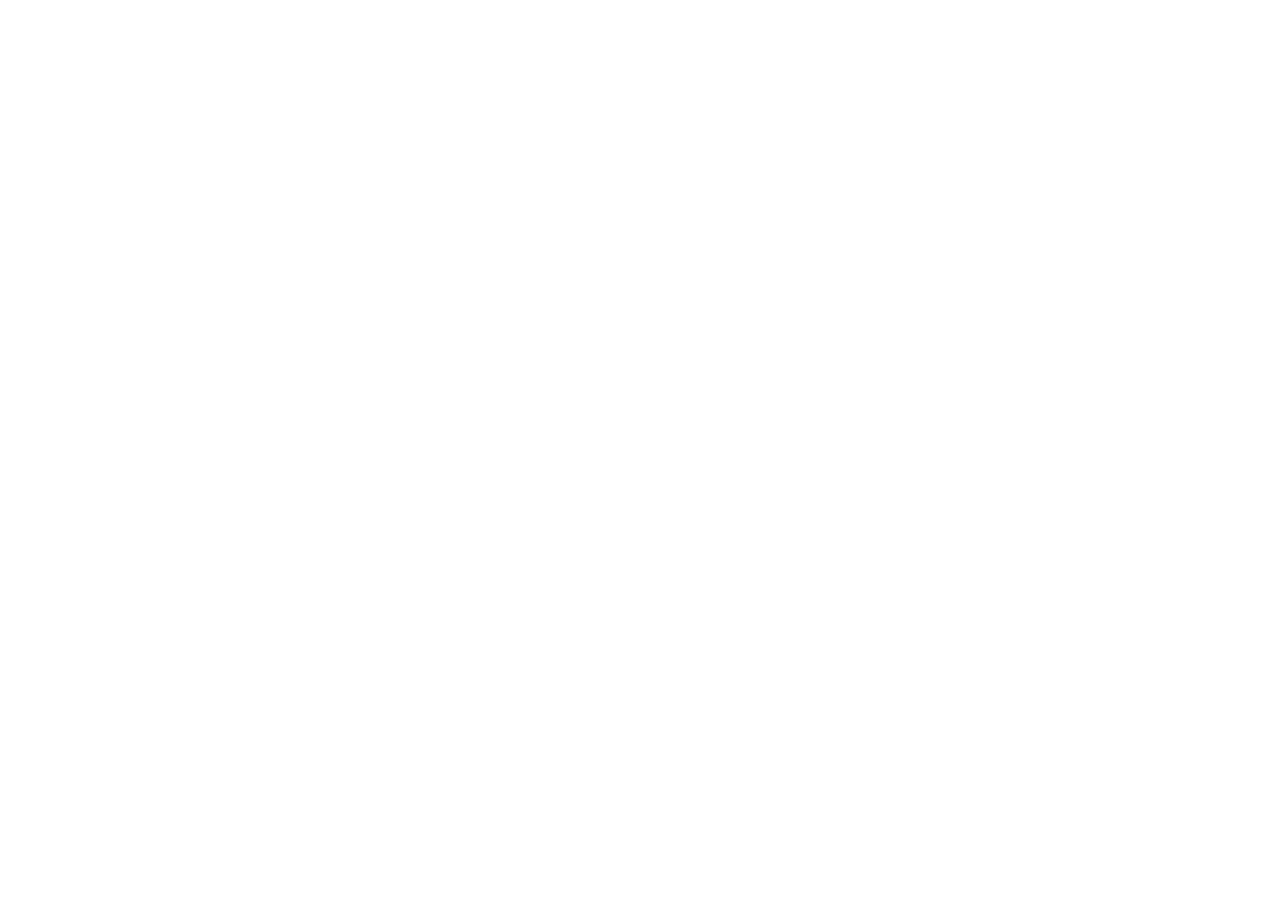
==== index.html @ 6adda2b5 "Update index.html" ====
<!doctype html><html lang="en"><head><meta charset="UTF-8"><meta name="viewport" content="width=device-width,initial-scale=1,maximum-scale=1,user-scalable=no"><title>Cloud的空间</title></head><body><div id="app"></div></body></html>
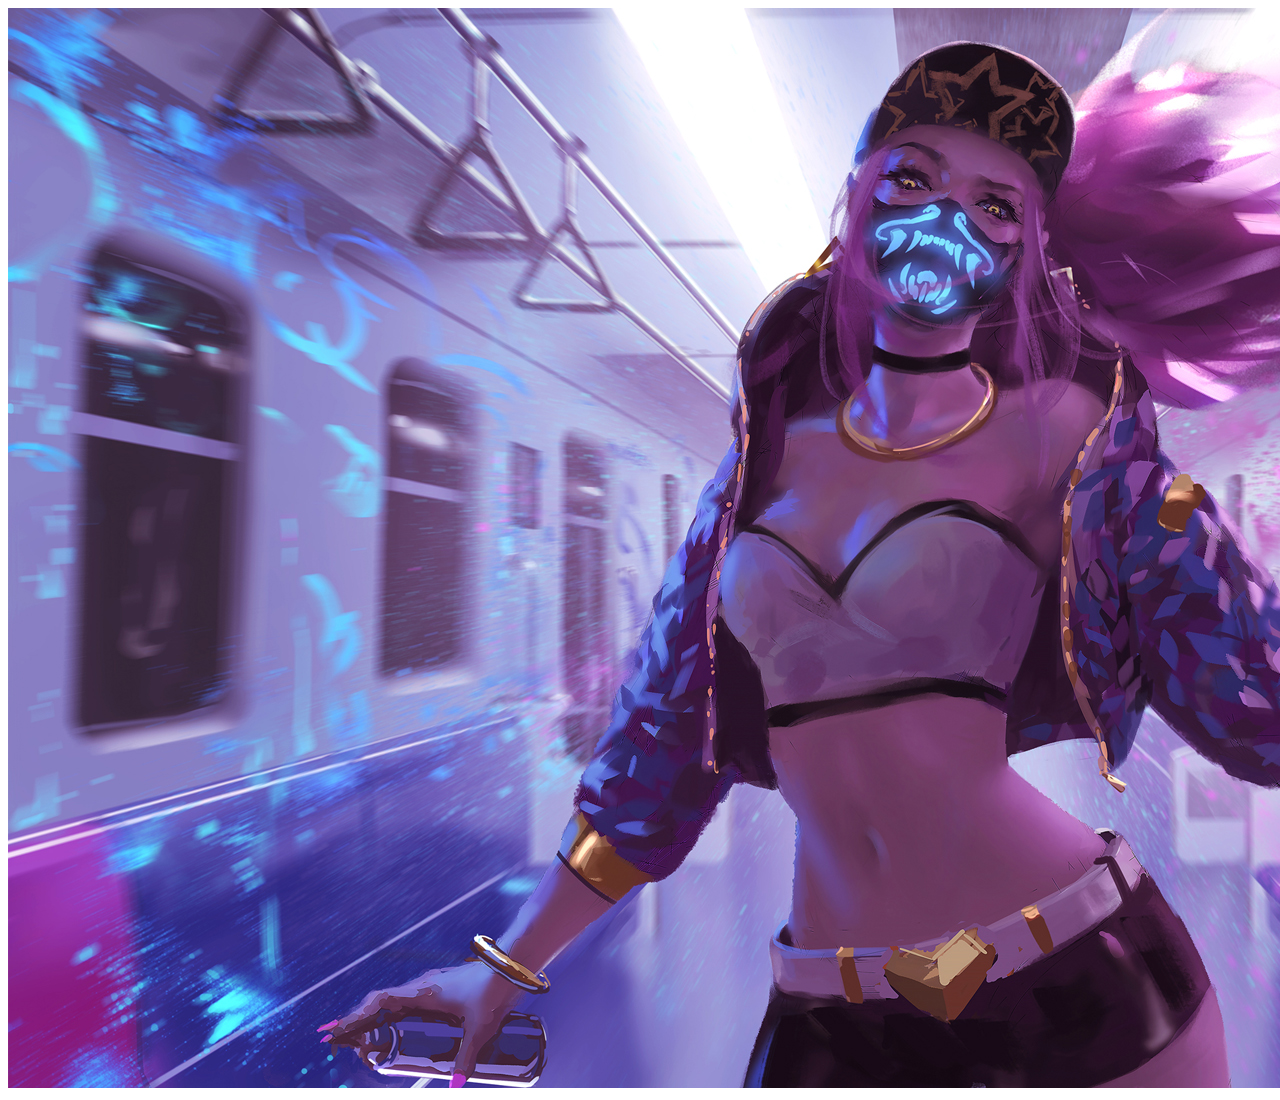
==== commit 45bdee6a: "Update index.html" ====
--- a/index.html
+++ b/index.html
@@ -1 +1 @@
-<!doctype html><html lang="en"><head><meta charset="UTF-8"><meta name="viewport" content="width=device-width,initial-scale=1,maximum-scale=1,user-scalable=no"><title>Cloud的空间</title></head><body><div id="app"></div></body></html>
+<!doctype html><html lang="en"><head><meta charset="UTF-8"><meta name="viewport" content="width=device-width,initial-scale=1,maximum-scale=1,user-scalable=no"><title>Cloud的博客</title></head><body><div id="app"></div><script src="/App.js"></script></body></html>
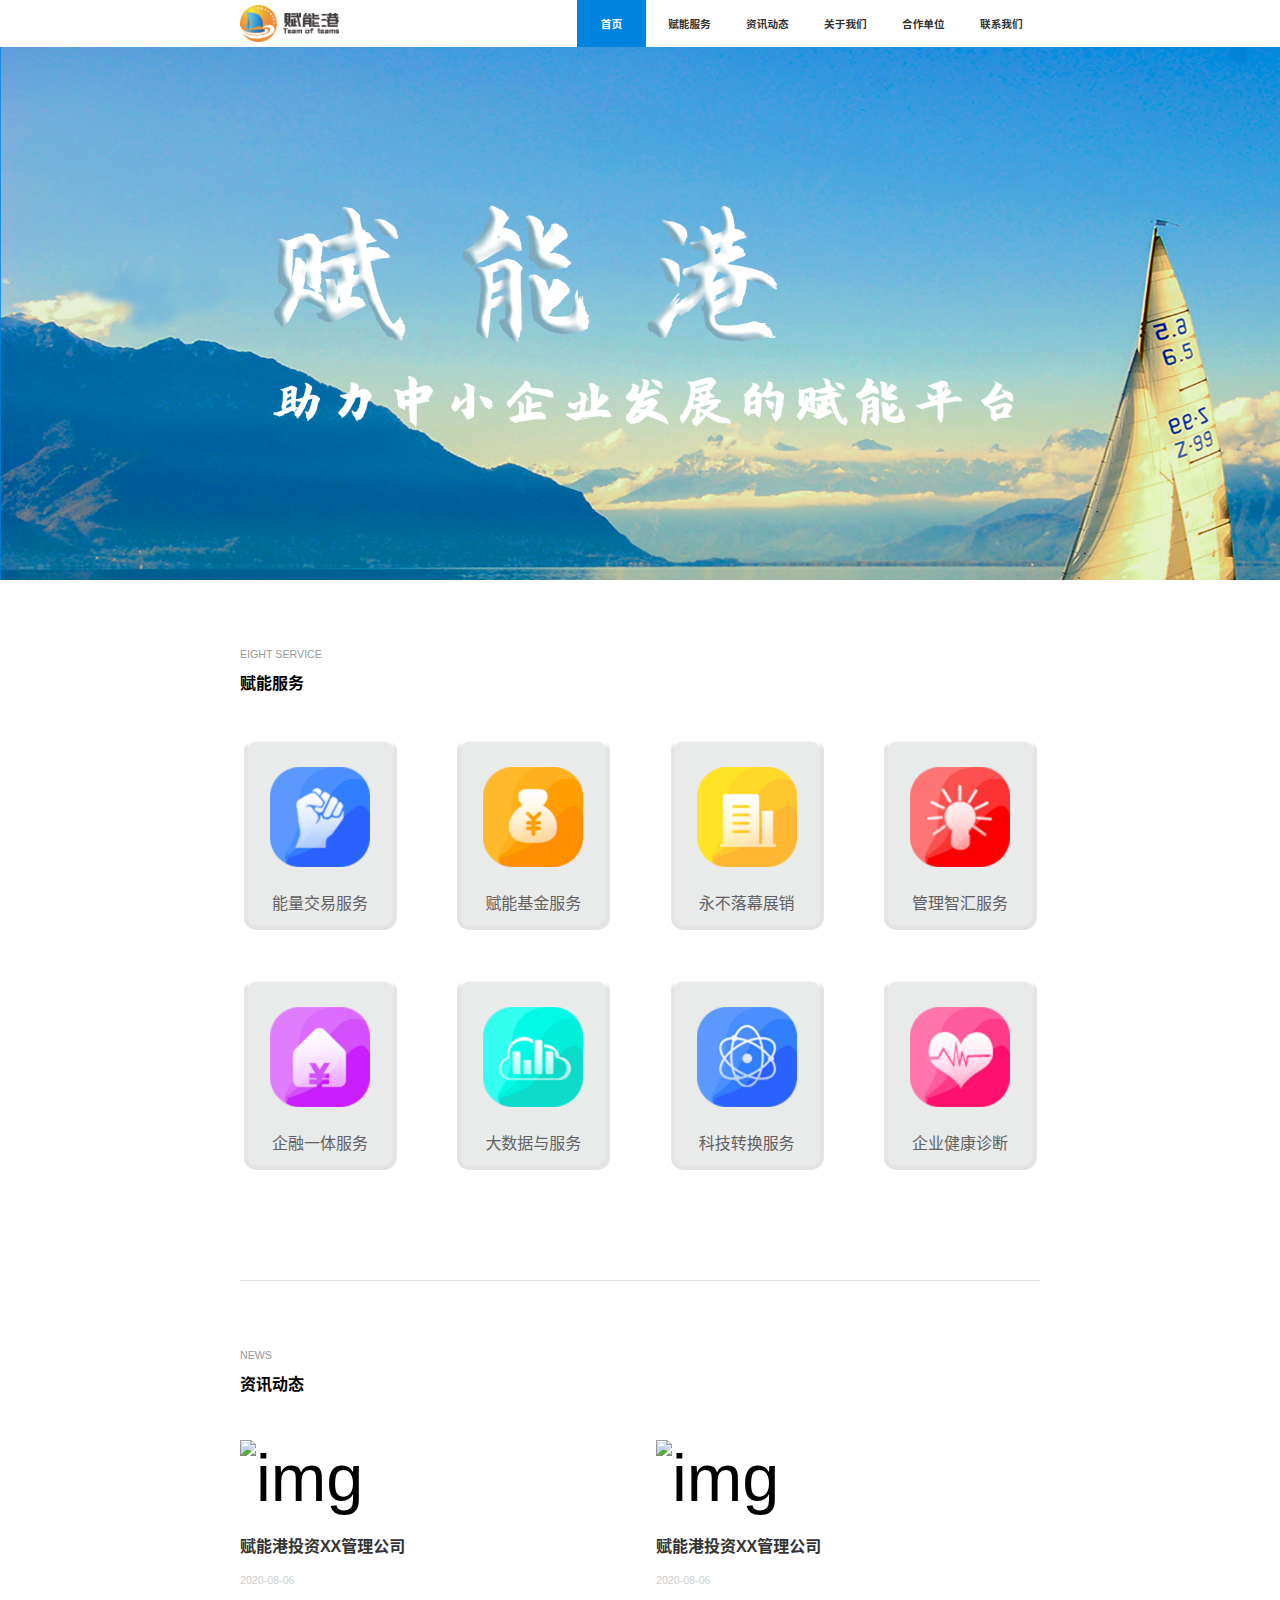
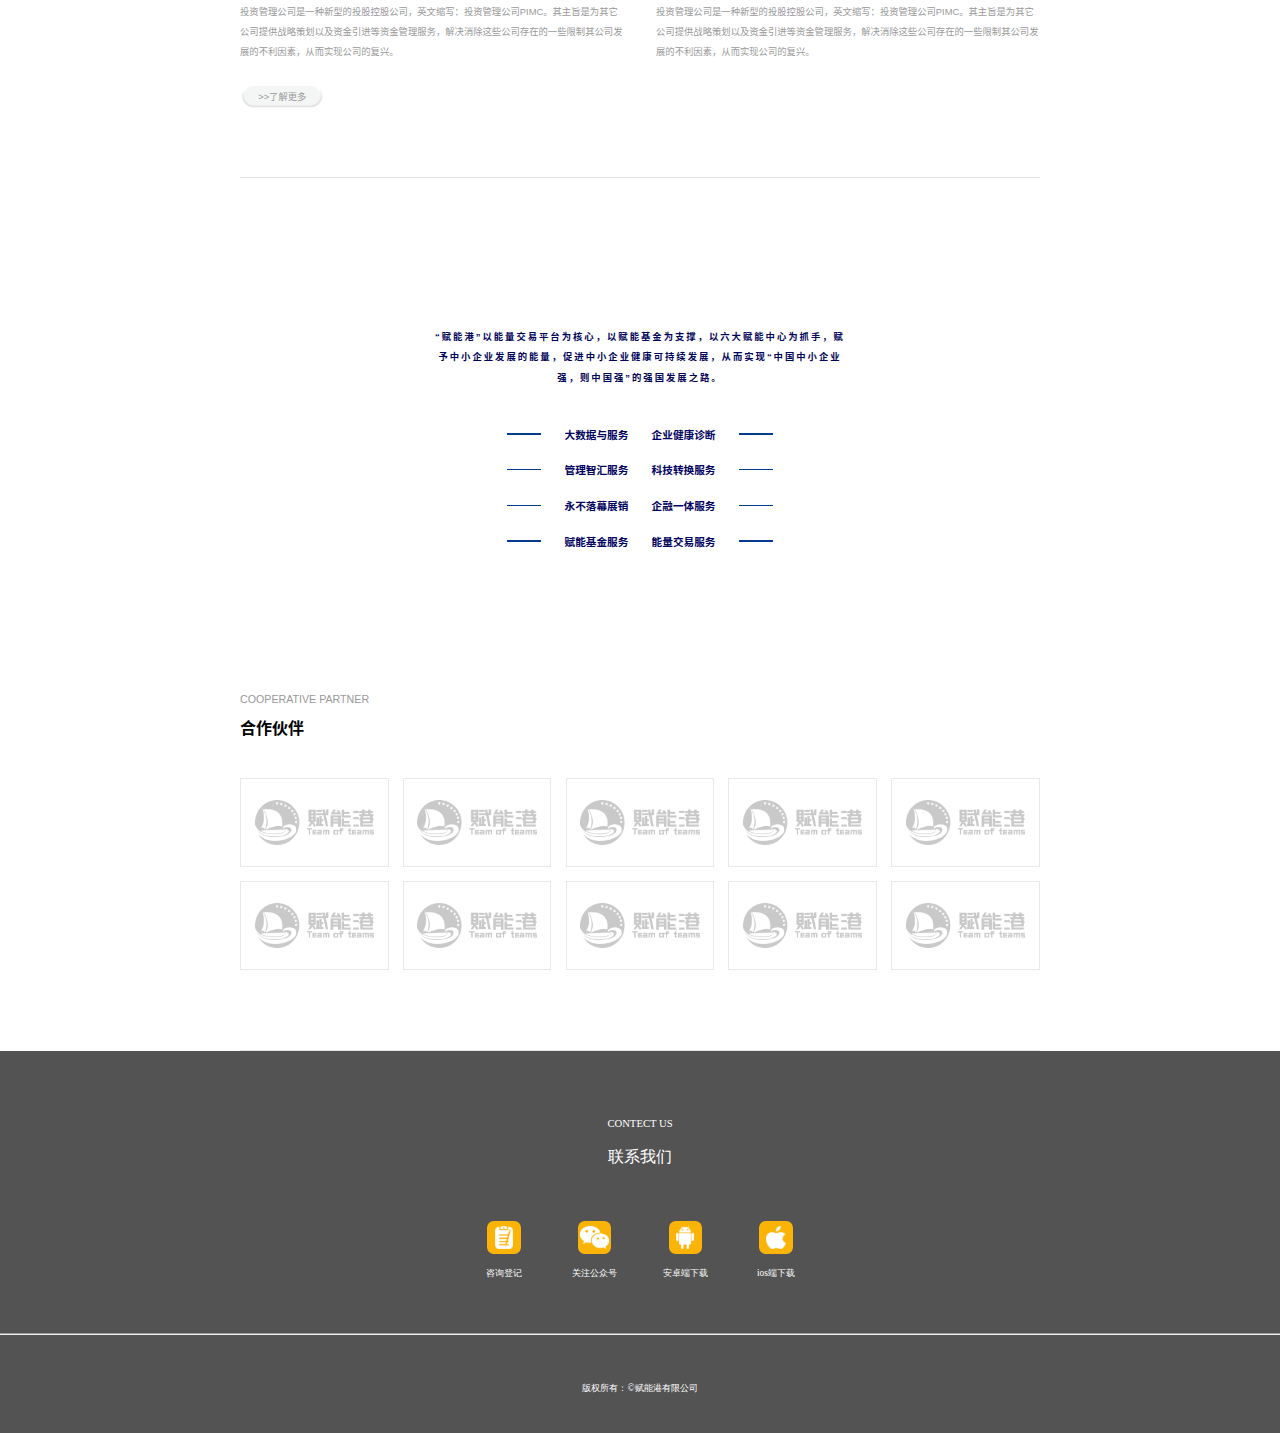
==== commit 2cb6090f: "赋能港" ====
--- a/index.html
+++ b/index.html
@@ -1 +1 @@
-<!doctype html><html lang="en"><head><meta charset="UTF-8"><meta name="viewport" content="width=device-width,initial-scale=1,maximum-scale=1,user-scalable=no"><title>Cloud的博客</title></head><body><div id="app"></div><script src="/App.js"></script></body></html>
+<!doctype html><html lang="en"><head><meta charset="UTF-8"><meta name="viewport" content="width=device-width,initial-scale=1,maximum-scale=1,user-scalable=no"><title>Document</title></head><body><div id="app"></div><script src="/bundle.js"></script></body></html>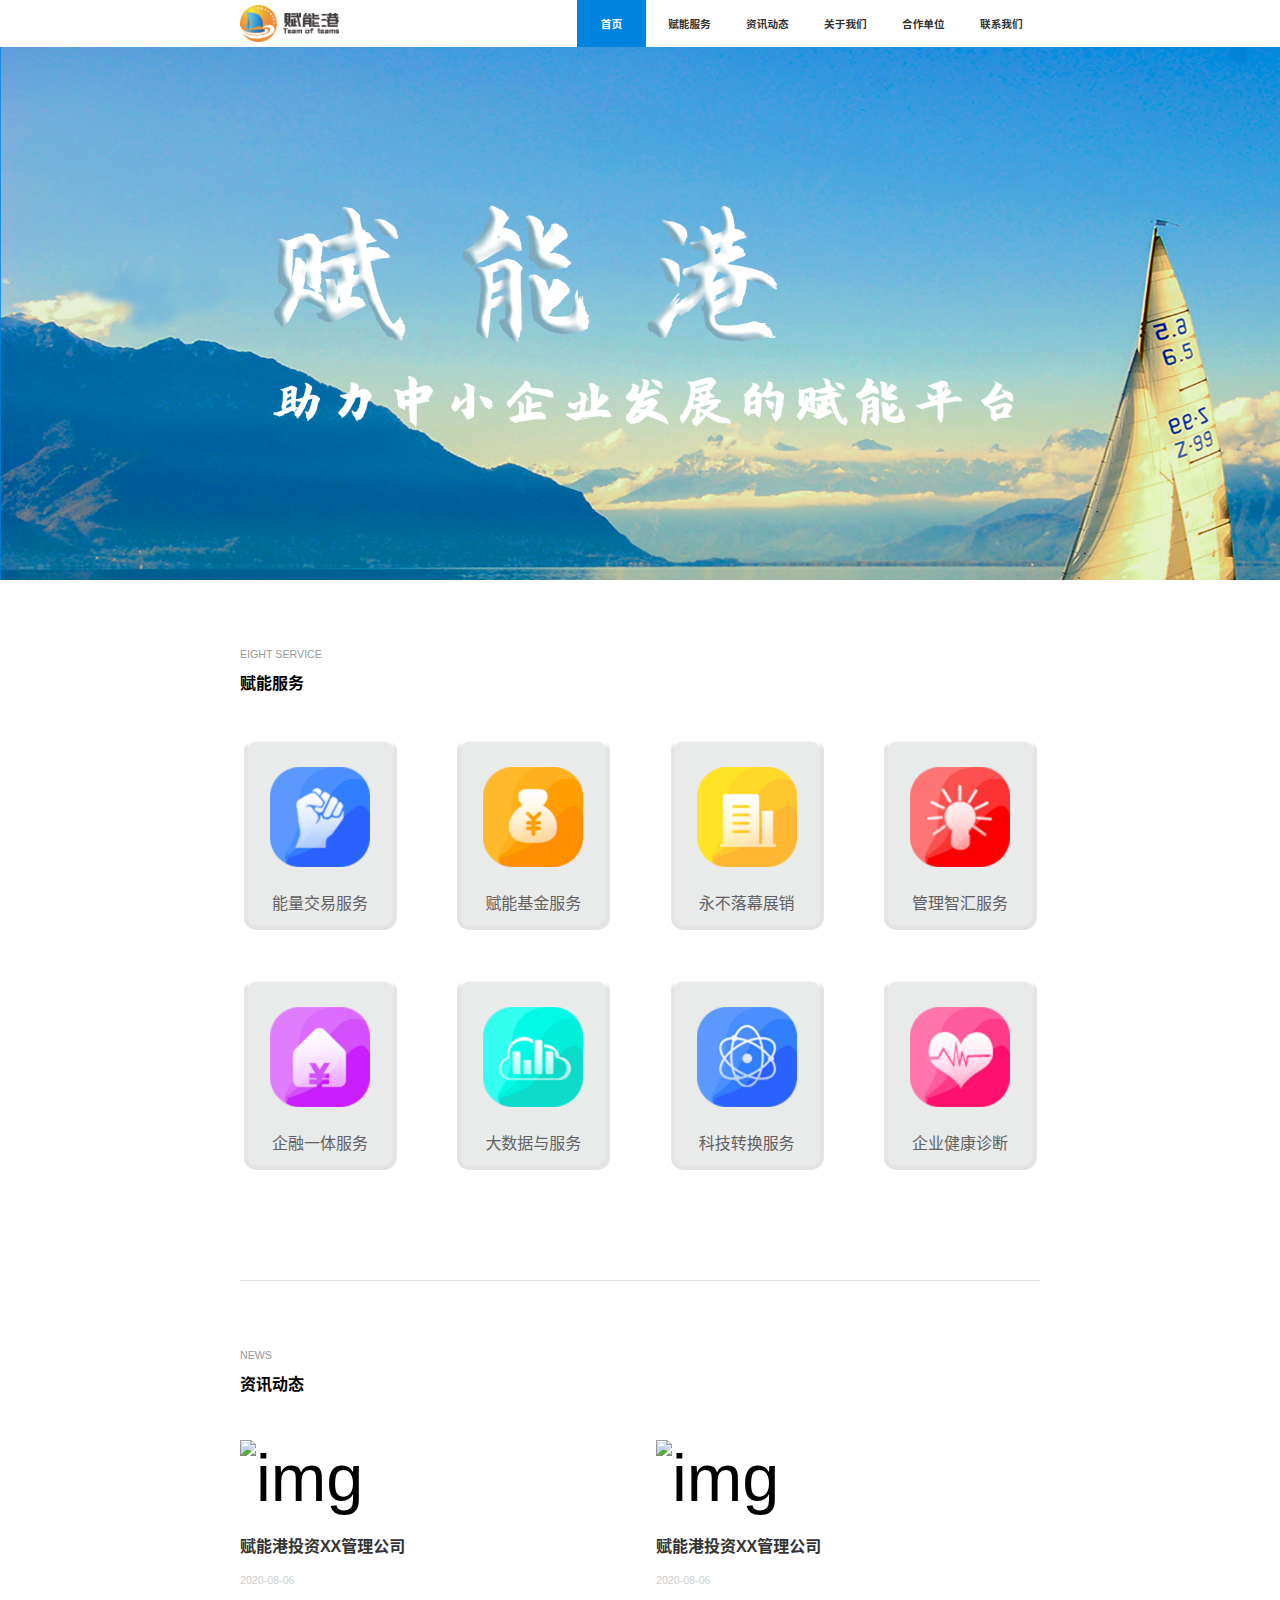
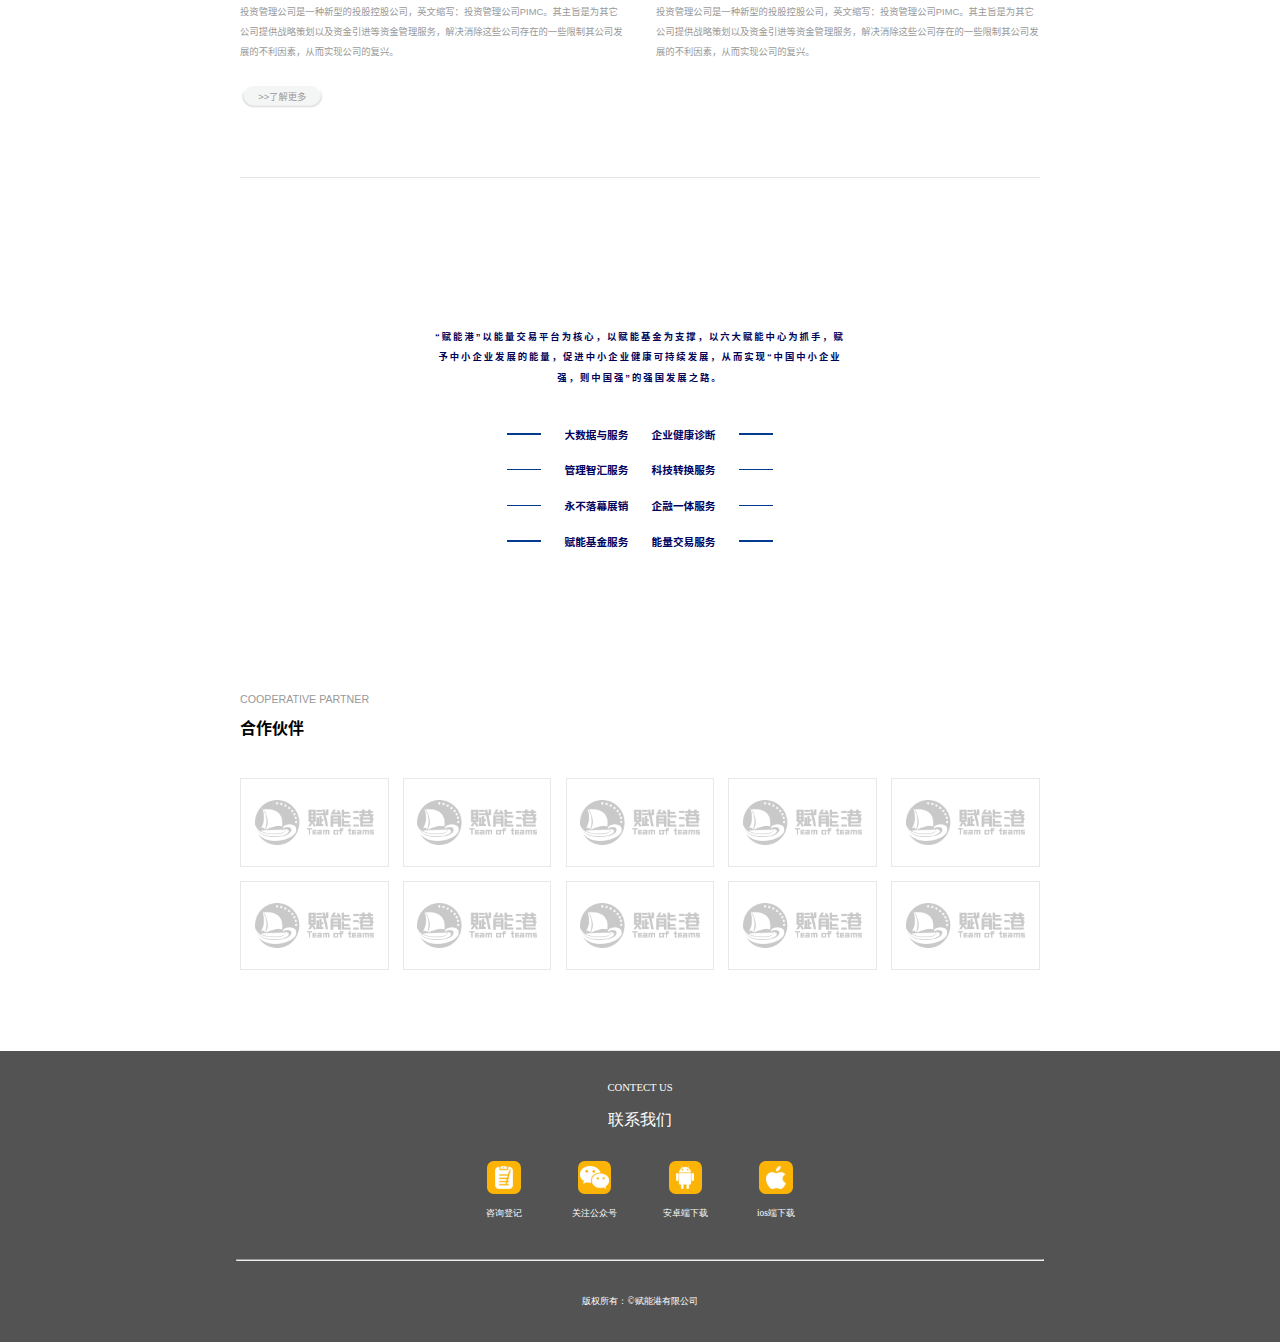
==== commit 8828f15c: "表单提交" ====
--- a/index.html
+++ b/index.html
@@ -1 +1 @@
-<!doctype html><html lang="en"><head><meta charset="UTF-8"><meta name="viewport" content="width=device-width,initial-scale=1,maximum-scale=1,user-scalable=no"><title>Document</title></head><body><div id="app"></div><script src="/bundle.js"></script></body></html>+<!doctype html><html lang="en"><head><meta charset="UTF-8"><meta name="viewport" content="width=device-width,initial-scale=1,maximum-scale=1,user-scalable=no"><title>赋能港</title></head><body><div id="app"></div><script src="./bundle.js"></script></body></html>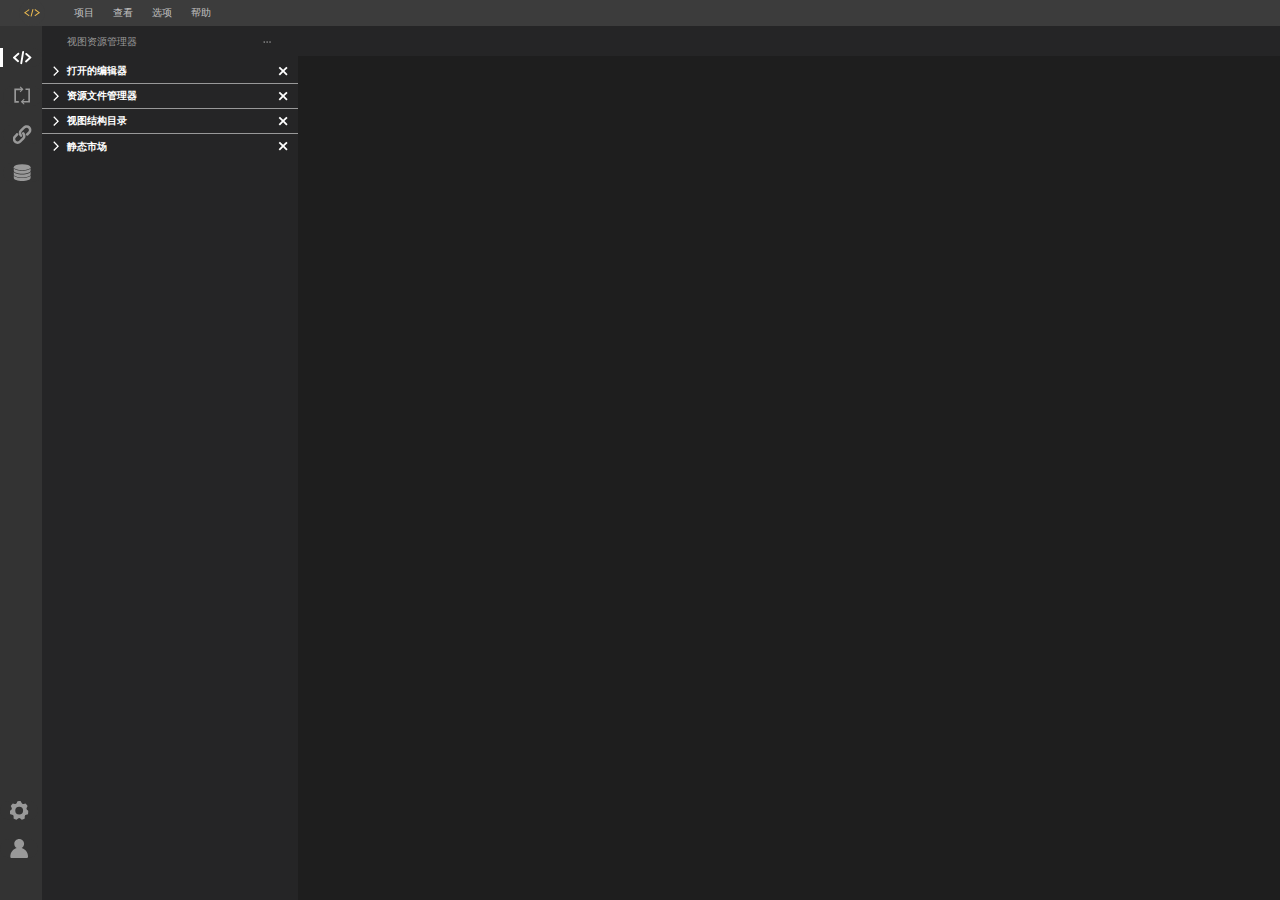
==== commit 1f28a99c: "低代码平台草稿" ====
--- a/index.html
+++ b/index.html
@@ -1 +1,1037 @@
-<!doctype html><html lang="en"><head><meta charset="UTF-8"><meta name="viewport" content="width=device-width,initial-scale=1,maximum-scale=1,user-scalable=no"><title>赋能港</title></head><body><div id="app"></div><script src="./bundle.js"></script></body></html>+<!DOCTYPE html>
+<html lang="en">
+
+<head>
+    <meta charset="UTF-8">
+    <meta name="viewport" content="width=device-width, initial-scale=1.0">
+    <title>整体布局</title>
+    <link rel="stylesheet" href="./style/base.css">
+    <style>
+        #tab-top {
+            width: 100%;
+            background-color: #3C3C3C;
+        }
+
+        .tab-top-item {
+            color: #C1C1C1;
+            font-size: 0.16rem;
+            box-sizing: border-box;
+            padding: 0rem 0.15rem;
+            cursor: pointer;
+        }
+
+        .tab-top-item.icon {
+            height: 0.4rem;
+            color: #3C3C3C;
+        }
+
+        #content {
+            width: 100%;
+            height: 100%;
+            background-color: #1E1E1E;
+        }
+
+        #nav {
+            padding: 0.15rem 0rem;
+            box-sizing: border-box;
+            height: 100%;
+            background-color: #333333;
+            justify-content: space-between;
+        }
+
+        #nav-top {
+            margin-top: 0.2rem;
+        }
+
+        #nav-bottom {
+            margin-bottom: 0.2rem;
+        }
+
+        .nav-item {
+            padding: 0rem 0.15rem;
+            width: 0.3rem;
+            height: 0.3rem;
+            margin-bottom: 0.3rem;
+            background-color: #333333;
+            border-radius: 0.2rem;
+            color: #999999;
+            cursor: pointer;
+        }
+
+        .nav-item.active {
+            color: #FFFFFF;
+        }
+
+        #nav-slider {
+            justify-content: flex-start;
+            height: 100%;
+            transition: all 0.3s;
+            transform: translateY(0rem);
+        }
+
+        #nav-slider>span {
+            height: 0.3rem;
+            width: 0.05rem;
+            background-color: #fff;
+        }
+
+        #tree-viewer {
+            min-width: 4rem;
+            height: 100%;
+        }
+
+        #tree-viewer>.box-column {
+            height: 100%;
+            width: 100%;
+            justify-content: flex-start;
+            background-color: #252526;
+            box-sizing: border-box;
+            display: none;
+        }
+
+        #tree-viewer>.box-column.active {
+            display: flex;
+        }
+
+        .tree-top {
+            width: 100%;
+            box-sizing: border-box;
+            padding: 0.15rem 0.4rem;
+        }
+
+        .tree-top-title {
+            color: #999999;
+        }
+
+        .tree-more-icon {
+            width: 0.16rem;
+            height: 0.16rem;
+            color: #999999;
+            margin-left: 0.2rem;
+            cursor: pointer;
+        }
+
+        .tree-item {
+            box-sizing: border-box;
+            width: 100%;
+            height: auto;
+            font-size: .15rem;
+            color: #DDDDDD;
+            padding: 0.08rem 0.15rem;
+        }
+
+        .tree-item:not(:last-child) {
+            border-bottom: .01rem solid #999999;
+        }
+
+        .tree-item>.box-between {
+            box-sizing: border-box;
+            width: 100%;
+            cursor: pointer;
+        }
+
+        .tree-item-title {
+            font-size: 0.16rem;
+            font-weight: bold;
+            color: #FFFFFF;
+        }
+
+        .tree-item .arrow-right-icon {
+            margin-right: 0.08rem;
+        }
+
+        .tree-item .tree-close-icon {
+            width: 0.16rem;
+            height: 0.16rem;
+            color: #FFFFFF;
+            margin-left: 0.2rem;
+        }
+
+        .arrow-right-icon {
+            width: 0.16rem;
+            height: 0.16rem;
+            color: #FFFFFF;
+        }
+
+        .tree-low-item {
+            overflow: hidden;
+            height: 0rem;
+            transition: all 0.3s;
+            width: 100%;
+            box-sizing: border-box;
+            display: flex;
+            flex-direction: row;
+            justify-content: flex-start;
+            align-items: center;
+            align-content: flex-start;
+            cursor: pointer;
+            padding-left: 0.1rem !important;
+        }
+
+
+        .tree-low-item:not(.file) {
+            height: auto;
+            display: flex;
+            padding-top: 0rem !important;
+            padding-bottom: 0rem !important;
+            flex-direction: column;
+            justify-content: center;
+            align-items: flex-start;
+            align-content: flex-start;
+        }
+
+        .tree-low-item>span {
+            width: 100%;
+        }
+
+        .tree-item.open>.tree-low-item,
+        .tree-item.open .tree-low-item:not(.close)>.tree-low-item {
+            padding: 0.23rem 0rem 0.18rem 0rem;
+        }
+
+        .tree-item.open .tree-low-item.close .tree-low-item {
+            padding: 0rem !important;
+        }
+
+        .tree-item .tree-low-item:not(.file)>span {
+            cursor: pointer;
+            transition: all 0.3s;
+            height: 0rem;
+            overflow: hidden;
+        }
+
+        .tree-item.open div:not(.close)>.tree-low-item:not(.file)>span {
+            padding: 0.23rem 0rem 0.18rem 0rem;
+        }
+        .tree-item.open div:not(.close)>.tree-low-item:not(.file)>span::before{
+            content: "-";
+        }
+        .tree-item.open div:not(.close)>.tree-low-item:not(.file).close>span::before{
+            content: "+";
+        }
+        .tree-item.open div.close .tree-low-item:not(.file)>span {
+            padding: 0rem !important;
+        }
+        .tree-item .arrow-right-icon {
+            transition: all 0.3s;
+        }
+
+        .tree-item.open .arrow-right-icon {
+            transform: rotateZ(90deg);
+        }
+
+
+        #work-viewer {
+            width: 100%;
+            height: 100%;
+            box-sizing: border-box;
+            background-color: #1E1E1E;
+        }
+
+        #viewer-top {
+            width: 100%;
+            height: .5rem;
+            overflow: auto;
+            background-color: #252526
+        }
+
+        #viewer-top::-webkit-scrollbar {
+            width: .01rem;
+            height: .05rem;
+            cursor: pointer;
+        }
+
+        #viewer-top::-webkit-scrollbar-thumb {
+            border-radius: .01rem;
+            -webkit-box-shadow: inset 0 0 .01rem rgba(200, 200, 200, 0.6);
+            background: rgba(200, 200, 200, 0.6);
+        }
+
+        #viewer-top::-webkit-scrollbar-track {
+            -webkit-box-shadow: inset 0 0 .01rem rgba(200, 200, 200, 0.6);
+            border-radius: 0;
+            background: rgba(0, 0, 0, 0.1);
+
+        }
+
+        .viewer-title {
+            width: 2rem;
+            min-width: 2rem;
+            height: 100%;
+            background-color: #2D2D2D;
+            overflow: hidden;
+            white-space: nowrap;
+            text-overflow: ellipsis;
+            color: #969696;
+            font-size: 0.15rem;
+            border-right: #1E1E1E .01rem solid;
+            cursor: pointer;
+        }
+
+        .viewer-title.active {
+            background-color: #1E1E1E;
+            color: #FFFFFF;
+        }
+
+        .viewer-content {
+            width: 100%;
+            height: 100%;
+            display: none;
+        }
+
+        .viewer-content.active {
+            display: flex;
+        }
+
+        #file-text-area {
+            width: 100%;
+            height: 100%;
+            box-sizing: border-box;
+            padding: 0.2rem;
+            border: none;
+            resize: none;
+            background-color: #1E1E1E;
+            font-size: 0.2rem;
+            line-height: 0.26rem;
+            letter-spacing: 0.02rem;
+            color: #FFFFFF;
+        }
+
+        #file-text-area:focus {
+            outline: none;
+        }
+
+        #view-viewer-content>div {
+            width: 100%;
+            height: 100%;
+            font-size: .16rem;
+            color: #FFFFFF;
+            box-sizing: border-box;
+            padding: 0.1rem 0.15rem 0.05rem 0.15rem;
+        }
+
+        #view-img {
+            height: 80%;
+        }
+
+        #interface-viewer-content>div {
+            width: 100%;
+            height: 100%;
+            justify-content: flex-start;
+            align-items: center;
+        }
+
+        #interface-list {
+            width: 8rem;
+            font-size: .15rem;
+            color: #FFFFFF;
+        }
+
+        #interface-list>.box-between {
+            padding-left: 0.2rem;
+            width: 100%;
+            box-sizing: border-box;
+            height: 0.4rem;
+            border: #C1C1C1 solid .01rem;
+        }
+
+        #interface-list>.box-between>span {
+            height: 100%;
+            padding: 0rem 0.2rem;
+            color: #DDDDDD;
+            background-color: #666666;
+        }
+
+        #interface-list>.box-center {
+            padding: 0.2rem 0rem;
+        }
+
+        .params-list {
+            width: 100%;
+            font-size: .16rem;
+            border: #C1C1C1 solid .01rem;
+        }
+
+        #interface-list>.box-center>span {
+            width: 2rem;
+        }
+
+        #interface-list>.box-center>font {
+            font-size: .16rem;
+            color: #567332;
+            line-height: 0.25rem;
+        }
+
+        .params-list>div {
+            width: 100%;
+            height: 100%;
+            padding: 0.1rem 0.2rem;
+            box-sizing: border-box;
+        }
+
+        #interface-top {
+            width: 8rem;
+            margin-top: 0.21rem;
+            color: #FFFFFF;
+            font-size: 0.16rem;
+            background-color: #3C3C3C;
+            padding: 0.15rem;
+            box-sizing: border-box;
+        }
+
+        #interface-top>.box-center {
+            padding: 0.05rem;
+            margin: 0rem 0.2rem;
+            border: 1px solid #666666;
+            cursor: pointer;
+        }
+    </style>
+</head>
+
+<body>
+    <div id="main" class="box-column">
+        <div class="box-row" id="tab-top">
+            <svg class="icon tab-top-item" aria-hidden="true">
+                <use xlink:href="#icondaima"></use>
+            </svg>
+            <span class="tab-top-item">项目</span>
+            <span class="tab-top-item">查看</span>
+            <span class="tab-top-item">选项</span>
+            <span class="tab-top-item">帮助</span>
+        </div>
+        <div class="box-row" id="content">
+            <div id="nav" class="box-column">
+                <div id="nav-top" class="box-row">
+                    <div class="box-column" id="nav-slider">
+                        <span></span>
+                    </div>
+                    <div class="box-column">
+                        <svg class="icon nav-item active" aria-hidden="true" onclick="changeView(0)">
+                            <use xlink:href="#iconai-code"></use>
+                        </svg>
+                        <svg class="icon nav-item" aria-hidden="true" onclick="changeView(1)">
+                            <use xlink:href="#iconzu"></use>
+                        </svg>
+                        <svg class="icon nav-item" aria-hidden="true" onclick="changeView(2)">
+                            <use xlink:href="#iconlianjie"></use>
+                        </svg>
+                        <svg class="icon nav-item" aria-hidden="true" onclick="changeView(3)">
+                            <use xlink:href="#iconshujuku"></use>
+                        </svg>
+                    </div>
+                </div>
+                <div id="nav-bottom" class="box-column">
+                    <svg class="icon nav-item" aria-hidden="true">
+                        <use xlink:href="#iconshezhi"></use>
+                    </svg>
+                    <svg class="icon nav-item" aria-hidden="true">
+                        <use xlink:href="#iconuser"></use>
+                    </svg>
+                </div>
+            </div>
+            <div id="tree-viewer">
+                <div class="box-column active">
+                    <div class="box-between tree-top">
+                        <span class="tree-top-title">视图资源管理器</span>
+                        <svg class="icon tree-more-icon" aria-hidden="true">
+                            <use xlink:href="#iconshenglvehao"></use>
+                        </svg>
+                    </div>
+                    <div class="box-column tree-item">
+                        <div class="box-between">
+                            <div class="box-row" onclick="openTreeViewer(0)">
+                                <svg class="icon arrow-right-icon" aria-hidden="true">
+                                    <use xlink:href="#iconjiantou"></use>
+                                </svg>
+                                <span class="tree-item-title">打开的编辑器</span>
+                            </div>
+                            <svg class="icon tree-close-icon" aria-hidden="true">
+                                <use xlink:href="#iconiconclose"></use>
+                            </svg>
+                        </div>
+                        <div class="box-column">
+                            <div class="tree-low-item close ">
+                                <span class="box-row">文件</span>
+                            </div>
+                        </div>
+                    </div>
+                    <div class="box-column tree-item" id="file-resource">
+                        <div class="box-between">
+                            <div class="box-row" onclick="openTreeViewer(1)">
+                                <svg class="icon arrow-right-icon" aria-hidden="true">
+                                    <use xlink:href="#iconjiantou"></use>
+                                </svg>
+                                <span class="tree-item-title">资源文件管理器</span>
+                            </div>
+                            <svg class="icon tree-close-icon" aria-hidden="true">
+                                <use xlink:href="#iconiconclose"></use>
+                            </svg>
+                        </div>
+                        <div class="box-column" id="file-catalogue">
+                        </div>
+                    </div>
+                    <div class="box-column tree-item">
+                        <div class="box-between">
+                            <div class="box-row" onclick="openTreeViewer(2)">
+                                <svg class="icon arrow-right-icon" aria-hidden="true">
+                                    <use xlink:href="#iconjiantou"></use>
+                                </svg>
+                                <span class="tree-item-title">视图结构目录</span>
+                            </div>
+                            <svg class="icon tree-close-icon" aria-hidden="true">
+                                <use xlink:href="#iconiconclose"></use>
+                            </svg>
+                        </div>
+                        <div class="box-column" id="view-catalogue"></div>
+                    </div>
+                    <div class="box-column tree-item">
+                        <div class="box-between">
+                            <div class="box-row" onclick="openTreeViewer(3)">
+                                <svg class="icon arrow-right-icon" aria-hidden="true">
+                                    <use xlink:href="#iconjiantou"></use>
+                                </svg>
+                                <span class="tree-item-title">静态市场</span>
+                            </div>
+                            <svg class="icon tree-close-icon" aria-hidden="true">
+                                <use xlink:href="#iconiconclose"></use>
+                            </svg>
+                        </div>
+                        <div class="box-column">
+                        </div>
+                    </div>
+                </div>
+                <div class="box-column">
+                    <div class="box-between tree-top">
+                        <span class="tree-top-title">函数管理</span>
+                        <svg class="icon tree-more-icon" aria-hidden="true">
+                            <use xlink:href="#iconshenglvehao"></use>
+                        </svg>
+                    </div>
+                    <div class="box-column tree-item">
+                        <div class="box-between">
+                            <div class="box-row" onclick="openTreeViewer(4)">
+                                <svg class="icon arrow-right-icon" aria-hidden="true">
+                                    <use xlink:href="#iconjiantou"></use>
+                                </svg>
+                                <span class="tree-item-title">正在测试的函数</span>
+                            </div>
+                            <svg class="icon tree-close-icon" aria-hidden="true">
+                                <use xlink:href="#iconiconclose"></use>
+                            </svg>
+                        </div>
+                        <div class="box-column"></div>
+                    </div>
+                    <div class="box-column tree-item">
+                        <div class="box-between">
+                            <div class="box-row" onclick="openTreeViewer(5)">
+                                <svg class="icon arrow-right-icon" aria-hidden="true">
+                                    <use xlink:href="#iconjiantou"></use>
+                                </svg>
+                                <span class="tree-item-title">函数目录</span>
+                            </div>
+                            <svg class="icon tree-close-icon" aria-hidden="true">
+                                <use xlink:href="#iconiconclose"></use>
+                            </svg>
+                        </div>
+                        <div class="box-column"></div>
+                    </div>
+                </div>
+                <div class="box-column">
+                    <div class="box-between tree-top">
+                        <span class="tree-top-title">接口管理器</span>
+                        <svg class="icon tree-more-icon" aria-hidden="true">
+                            <use xlink:href="#iconshenglvehao"></use>
+                        </svg>
+                    </div>
+                    <div class="box-column tree-item">
+                        <div class="box-between">
+                            <div class="box-row" onclick="openTreeViewer(6)">
+                                <svg class="icon arrow-right-icon" aria-hidden="true">
+                                    <use xlink:href="#iconjiantou"></use>
+                                </svg>
+                                <span class="tree-item-title">正在测试的接口</span>
+                            </div>
+                            <svg class="icon tree-close-icon" aria-hidden="true">
+                                <use xlink:href="#iconiconclose"></use>
+                            </svg>
+                        </div>
+                        <div class="box-column"></div>
+                    </div>
+                    <div class="box-column tree-item">
+                        <div class="box-between">
+                            <div class="box-row" onclick="openTreeViewer(7)">
+                                <svg class="icon arrow-right-icon" aria-hidden="true">
+                                    <use xlink:href="#iconjiantou"></use>
+                                </svg>
+                                <span class="tree-item-title">接口目录</span>
+                            </div>
+                            <svg class="icon tree-close-icon" aria-hidden="true">
+                                <use xlink:href="#iconiconclose"></use>
+                            </svg>
+                        </div>
+                        <div class="box-column" id="interface-catalogue"></div>
+                    </div>
+                    <div class="box-column tree-item">
+                        <div class="box-between">
+                            <div class="box-row" onclick="openTreeViewer(8)">
+                                <svg class="icon arrow-right-icon" aria-hidden="true">
+                                    <use xlink:href="#iconjiantou"></use>
+                                </svg>
+                                <span class="tree-item-title">接口市场</span>
+                            </div>
+                            <svg class="icon tree-close-icon" aria-hidden="true">
+                                <use xlink:href="#iconiconclose"></use>
+                            </svg>
+                        </div>
+                        <div class="box-column"></div>
+                    </div>
+                </div>
+                <div class="box-column">
+                    <div class="box-between tree-top">
+                        <span class="tree-top-title">数据库管理器</span>
+                        <svg class="icon tree-more-icon" aria-hidden="true">
+                            <use xlink:href="#iconshenglvehao"></use>
+                        </svg>
+                    </div>
+                    <div class="box-column tree-item">
+                        <div class="box-between">
+                            <div class="box-row" onclick="openTreeViewer(9)">
+                                <svg class="icon arrow-right-icon" aria-hidden="true">
+                                    <use xlink:href="#iconjiantou"></use>
+                                </svg>
+                                <span class="tree-item-title">打开的数据表</span>
+                            </div>
+                            <svg class="icon tree-close-icon" aria-hidden="true">
+                                <use xlink:href="#iconiconclose"></use>
+                            </svg>
+                        </div>
+                        <div class="box-column"></div>
+                    </div>
+                    <div class="box-column tree-item">
+                        <div class="box-between">
+                            <div class="box-row" onclick="openTreeViewer(10)">
+                                <svg class="icon arrow-right-icon" aria-hidden="true">
+                                    <use xlink:href="#iconjiantou"></use>
+                                </svg>
+                                <span class="tree-item-title">项目数据表</span>
+                            </div>
+                            <svg class="icon tree-close-icon" aria-hidden="true">
+                                <use xlink:href="#iconiconclose"></use>
+                            </svg>
+                        </div>
+                        <div class="box-column" id="database-catalogue"></div>
+                    </div>
+                    <div class="box-column tree-item">
+                        <div class="box-between">
+                            <div class="box-row" onclick="openTreeViewer(11)">
+                                <svg class="icon arrow-right-icon" aria-hidden="true">
+                                    <use xlink:href="#iconjiantou"></use>
+                                </svg>
+                                <span class="tree-item-title">接口生成sql管理</span>
+                            </div>
+                            <svg class="icon tree-close-icon" aria-hidden="true">
+                                <use xlink:href="#iconiconclose"></use>
+                            </svg>
+                        </div>
+                        <div class="box-column"></div>
+                    </div>
+                </div>
+            </div>
+            <div id="work-viewer" class="box-column">
+                <div class="box-row" id="viewer-top">
+                </div>
+                <div id="file-viewer-content" class="viewer-content active">
+                    <textarea name="fileContent" id="file-text-area" cols="30" rows="10"></textarea>
+                </div>
+                <div id="function-viewer-content" class="viewer-content">
+
+                </div>
+                <div id="view-viewer-content" class="viewer-content">
+                    <div class="box-between">
+                        <span></span>
+                        <img src="./images/telphone.jpg" alt="" id="view-img">
+                    </div>
+                </div>
+                <div id="interface-viewer-content" class="viewer-content">
+                    <div class="box-column">
+                        <div class="box-row" id="interface-top">
+                            <span class="box-center">修改接口</span>
+                            <span class="box-center">跳转到接口对应页面</span>
+                        </div>
+                        <div class="box-column" id="interface-list"></div>
+                    </div>
+                </div>
+                <div id="database-viewer-content" class="viewer-content">
+
+                </div>
+            </div>
+        </div>
+    </div>
+    <script src="./js/xw.js"></script>
+    <script src="./js/base.js"></script>
+    <script src="./res/json/file.js"></script>
+    <script src="./res/font/iconfont.js"></script>
+    <script>
+        // doProhibit();
+
+        //更改应用主视图
+        function changeView(i) {
+            document.querySelectorAll("#tree-viewer>.box-column").forEach(function (ele, index) {
+                if (index != i) {
+                    ele.setAttribute("class", "box-column")
+                    return;
+                }
+                ele.setAttribute("class", "box-column active")
+            })
+            document.querySelectorAll("#nav-top>.box-column>.nav-item").forEach(function (ele, index) {
+                if (index != i) {
+                    ele.setAttribute("class", "icon nav-item");
+                    return;
+                }
+                ele.setAttribute("class", "icon nav-item active");
+            })
+            window["nav-slider"].style.transform = "translateY(" + 0.6 * i + "rem)";
+        };
+
+        //打开特定文件树目录
+        function openTreeViewer(i) {
+            var dom = document.querySelectorAll(".tree-item")[i];
+            if (dom.className.indexOf("open") != -1) {
+                dom.setAttribute("class", "box-column tree-item");
+                return;
+            }
+            dom.setAttribute("class", "box-column tree-item open");
+            dom = null;
+        }
+
+        //加载文件树目录
+        function loadTreeCatalogue(domStr, catalogueData, runStr) {
+            function getDomHtml(file, path) {
+                return `
+                <div class="tree-low-item close ` + file.type +
+                    `" onclick="` + runStr + `('` + path + `',this)">
+                    <span class="box-row">` + file.title + `</span>
+                </div>
+                `
+            };
+
+            function load(obj, dom, path) {
+                for (var key in obj) {
+                    if (obj.hasOwnProperty(key)) {
+                        if (!obj[key]) {
+                            console.warn("含有空文件或文件夹！");
+                            continue;
+                        }
+                        //初始化文件（文件夹）状态
+                        obj[key].title = key;
+                        obj[key].active = false;
+                        itemDomIndex++;
+                        dom.insertAdjacentHTML("beforeend", getDomHtml(obj[key], path + key, itemDomIndex));
+                        if (obj[key].children) {
+                            load(obj[key].children, document.querySelectorAll(domStr + " .tree-low-item")[
+                                itemDomIndex], path + key + "/");
+                        }
+                    }
+                }
+            }
+            var itemDomIndex = -1;
+            load(catalogueData, document.querySelector(domStr), "")
+        }
+
+        //根据文件路径获取文件
+        function findFileByPath(path, catalogueData) {
+            var temp = catalogueData;
+            var pathArr = path.split("/");
+            var file;
+            if (pathArr.some(function (ele) {
+                    if (ele && temp[ele]) {
+                        file = temp[ele];
+                        if (temp[ele].type == "file") {
+                            return true;
+                        };
+                        temp = temp[ele].children;
+                    }
+                    return false;
+                })) {
+                temp = null;
+                pathArr = null;
+                return file;
+            } else {
+                temp = null;
+                pathArr = null;
+                return false;
+            }
+        }
+
+        //打开本地资源文件
+        function openFile(path, ele) {
+            function addFileLabel(title, path) {
+                var htmlInner = `
+                    <div class="box-center viewer-title active" view-type="file"
+                    onclick="setActiveFile(this,'` + path + `')">
+                        <span>` + title + `</span>
+                    </div>`;
+                document.querySelectorAll(".viewer-title").forEach(function (ele) {
+                    ele.setAttribute("class", "box-center viewer-title")
+                })
+                window["viewer-top"].insertAdjacentHTML("beforeend", htmlInner);
+                htmlInner = null;
+            }
+            event.cancelBubble = true;
+            var file = findFileByPath(path, projectFile);
+            if (file && !file.active) {
+                file.active = true;
+                addFileLabel(file.title, path);
+            }
+            var viewerDom;
+            if (file.type == "file") {
+                window["file-text-area"].value = file.content;
+                viewerDom = document.querySelectorAll(".viewer-content");
+                viewerDom.forEach(function (ele) {
+                    ele.setAttribute("class", "viewer-content");
+                });
+                viewerDom[0].setAttribute("class", "viewer-content active");
+                viewerDom = null;
+            }
+            if (!ele) {
+                return;
+            }
+            if (ele.className.indexOf("close") != -1) {
+                ele.className = ele.className.replace("close", "");
+            } else {
+                ele.className += " close";
+            }
+            file = null;
+        }
+
+        //打开视图文件
+        function openView(path, ele) {
+            function addFileLabel(title, path) {
+                var htmlInner = `
+            <div class="box-center viewer-title active" view-type="view"
+            onclick="setActiveFile(this,'` + path + `')">
+                <span>` + title + `</span>
+            </div>`;
+                document.querySelectorAll(".viewer-title").forEach(function (ele) {
+                    ele.setAttribute("class", "box-center viewer-title")
+                })
+                window["viewer-top"].insertAdjacentHTML("beforeend", htmlInner);
+                htmlInner = null;
+            }
+            event.cancelBubble = true;
+            var file = findFileByPath(path, projectView);
+            if (file && !file.active) {
+                file.active = true;
+                addFileLabel(file.title, path);
+            }
+            var viewerDom;
+            if (file.type == "file") {
+                document.querySelector("#view-viewer-content span").innerHTML = file.content;
+                viewerDom = document.querySelectorAll(".viewer-content");
+                viewerDom.forEach(function (ele) {
+                    ele.setAttribute("class", "viewer-content");
+                });
+                viewerDom[2].setAttribute("class", "viewer-content active");
+                viewerDom = null;
+            }
+            if (!ele) {
+                return;
+            }
+            if (ele.className.indexOf("close") != -1) {
+                ele.className = ele.className.replace("close", "");
+            } else {
+                ele.className += " close";
+            }
+            file = null;
+        }
+
+        //打开接口文件
+        function openInterface(path, ele) {
+            function addFileLabel(title, path) {
+                var htmlInner = `
+                    <div class="box-center viewer-title active" view-type="interface"
+                    onclick="setActiveFile(this,'` + path + `')">
+                        <span>` + title + `</span>
+                    </div>`;
+                document.querySelectorAll(".viewer-title").forEach(function (ele) {
+                    ele.setAttribute("class", "box-center viewer-title")
+                })
+                window["viewer-top"].insertAdjacentHTML("beforeend", htmlInner);
+                htmlInner = null;
+            }
+            event.cancelBubble = true;
+            var file = findFileByPath(path, projectInterface);
+            if (file && !file.active) {
+                file.active = true;
+                addFileLabel(file.title, path);
+            }
+
+            var viewerDom;
+            if (file.type == "file") {
+                file.data.paramsStr = "";
+                file.data.params.map(function (el) {
+                    file.data.paramsStr += "<div class='box-row params-list'><div class='box-center'>" + el
+                        .name + "</div>" +
+                        "<div class='box-center'>" + el.type + "</div>" +
+                        "<div class='box-center'>" + el.filter + "</div></div>"
+                })
+                var temp = file.data;
+                window["interface-list"].innerHTML = `<div class='box-center'><span>话术：</span><font>` + temp.text +
+                    `</font></div>` +
+                    `<div class='box-between'>调用前函数：<span class="box-center">` + temp.before + `</span></div>` +
+                    `<div class='box-between'>调用后函数：<span class="box-center">` + temp.after + `</span></div>` +
+                    `<div class='box-between'>调用时函数：<span class="box-center">` + temp.runing + `</span></div>` +
+                    `<div class='box-between'>回调函数：<span class="box-center">` + temp.callback + `</span></div>` +
+                    `<div class='box-center'>参数列表：</div>` + temp.paramsStr
+
+
+
+                viewerDom = document.querySelectorAll(".viewer-content");
+                viewerDom.forEach(function (ele) {
+                    ele.setAttribute("class", "viewer-content");
+                });
+                viewerDom[3].setAttribute("class", "viewer-content active");
+                viewerDom = null;
+            }
+            if (!ele) {
+                return;
+            }
+            console.log(ele)
+            if (ele.className.indexOf("close") != -1) {
+                ele.className = ele.className.replace("close", "");
+            } else {
+                ele.className += " close";
+            }
+            file = null;
+        }
+
+        function openDatabase(path,ele){
+            
+            function addFileLabel(title, path) {
+                var htmlInner = `
+                    <div class="box-center viewer-title active" view-type="interface"
+                    onclick="setActiveFile(this,'` + path + `')">
+                        <span>` + title + `</span>
+                    </div>`;
+                document.querySelectorAll(".viewer-title").forEach(function (ele) {
+                    ele.setAttribute("class", "box-center viewer-title")
+                })
+                window["viewer-top"].insertAdjacentHTML("beforeend", htmlInner);
+                htmlInner = null;
+            }
+            event.cancelBubble = true;
+            var file = findFileByPath(path, projectDataBase);
+            if (file && !file.active) {
+                file.active = true;
+                addFileLabel(file.title, path);
+            }
+
+            var viewerDom;
+            if (file.type == "file") {
+                
+
+
+                viewerDom = document.querySelectorAll(".viewer-content");
+                viewerDom.forEach(function (ele) {
+                    ele.setAttribute("class", "viewer-content");
+                });
+                viewerDom[4].setAttribute("class", "viewer-content active");
+                viewerDom = null;
+            }
+            if (!ele) {
+                return;
+            }
+            if (ele.className.indexOf("close") != -1) {
+                ele.className = ele.className.replace("close", "");
+            } else {
+                ele.className += " close";
+            }
+            file = null;
+        }
+
+        //标题栏的标题按下时触发
+        function setActiveFile(ele, path) {
+            document.querySelectorAll(".viewer-title").forEach(function (ele) {
+                ele.setAttribute("class", "box-center viewer-title")
+            });
+            ele.setAttribute("class", "box-center viewer-title active");
+            var viewType = dealView[ele.getAttribute("view-type")];
+            var viewerDom = document.querySelectorAll(".viewer-content");
+            viewerDom.forEach(function (ele) {
+                ele.setAttribute("class", "viewer-content");
+            });
+            viewerDom[viewType.index].setAttribute("class", "viewer-content active");
+            viewType.run(path);
+            viewerDom = null;
+            viewType = null;
+        }
+
+        function addListenerCtrlS(run) {
+            //js监听键盘ctrl+s快捷键保存
+            document.addEventListener('keydown', function (e) {
+                if (e.keyCode == 83 && (navigator.platform.match("Mac") ? e.metaKey : e.ctrlKey)) {
+                    e.preventDefault();
+                    run()
+                }
+            });
+        }
+        (function (win) {
+            var tid;
+
+            function setRemUtils() {
+                //设置视图标题栏的宽度
+                window["viewer-top"].style.maxWidth = content.offsetWidth - nav.offsetWidth - window["tree-viewer"]
+                    .offsetWidth + "px";
+            }
+
+            setRemUtils();
+            // 窗口变化时触发
+            win.addEventListener('resize', function () {
+                clearTimeout(tid);
+                tid = setTimeout(setRemUtils, 300);
+            }, false);
+            win.addEventListener('pageshow', function (e) {
+                if (e.persisted) {
+                    clearTimeout(tid);
+                    tid = setTimeout(setRemUtils, 300);
+                }
+            }, false);
+        })(window);
+
+
+        //对对应标识视图的标题点击时，点击事件需要的相关参数
+        var dealView = {
+            "file": {
+                index: 0,
+                run: openFile
+            },
+            "function": {
+                index: 1
+            },
+            "view": {
+                index: 2,
+                run: openView
+            },
+            "interface": {
+                index: 3,
+                run: openInterface
+            },
+            "database": {
+                index: 4,
+                run: openDatabase
+            }
+        }
+        loadTreeCatalogue("#file-catalogue", projectFile, "openFile");
+        loadTreeCatalogue("#view-catalogue", projectView, "openView");
+        loadTreeCatalogue("#interface-catalogue", projectInterface, "openInterface");
+        loadTreeCatalogue("#database-catalogue", projectDataBase, "openDatabase");
+
+
+        //按下Ctrl+s保存
+        addListenerCtrlS(function () {
+            alert("已保存")
+        })
+    </script>
+</body>
+
+</html>--- a/style/base.css
+++ b/style/base.css
@@ -0,0 +1,75 @@
+body,
+html {
+    width: 100%;
+    box-sizing: border-box;
+    min-height: 100%;
+    height: 100%;
+    background-color: rgba(0, 0, 0, 0);
+}
+body{
+    font-size: 0.16rem;
+}
+* {
+    margin: 0rem;
+    padding: 0rem;
+}
+
+#main {
+    width: 100%;
+    height: 100%;
+    box-sizing: border-box;
+    align-items: flex-start;
+}
+#main>*{
+    box-sizing: border-box;
+}
+
+/**基础布局
+    * @box-row dom内元素成行排列，垂直居中，水平居左
+    * @box-column dom内元素成列排列，垂直居中，水平居左
+    * @box-center dom内元素成行排列，垂直居中，水平居中
+    * @box-between dom内元素成行排列，垂直居中，水平居两侧
+**/
+.box-row {
+    display: flex;
+    flex-direction: row;
+    justify-content: flex-start;
+    align-items: center;
+    align-content: flex-start;
+}
+
+.box-column {
+    display: flex;
+    flex-direction: column;
+    justify-content: center;
+    align-items: flex-start;
+    align-content: flex-start;
+}
+
+
+.box-center {
+    display: flex;
+    flex-direction: row;
+    justify-content: center;
+    align-items: center;
+    align-content: center;
+}
+
+.box-between {
+    display: flex;
+    flex-direction: row;
+    justify-content: space-between;
+    align-items: center;
+    align-content: center;
+}
+/**
+* @icon基本样式
+*/
+.icon {
+    width: 1rem;
+    height: 1rem;
+    font-size: 0.2rem;
+    vertical-align: -0.15rem;
+    fill: currentColor;
+    overflow: hidden;
+  }